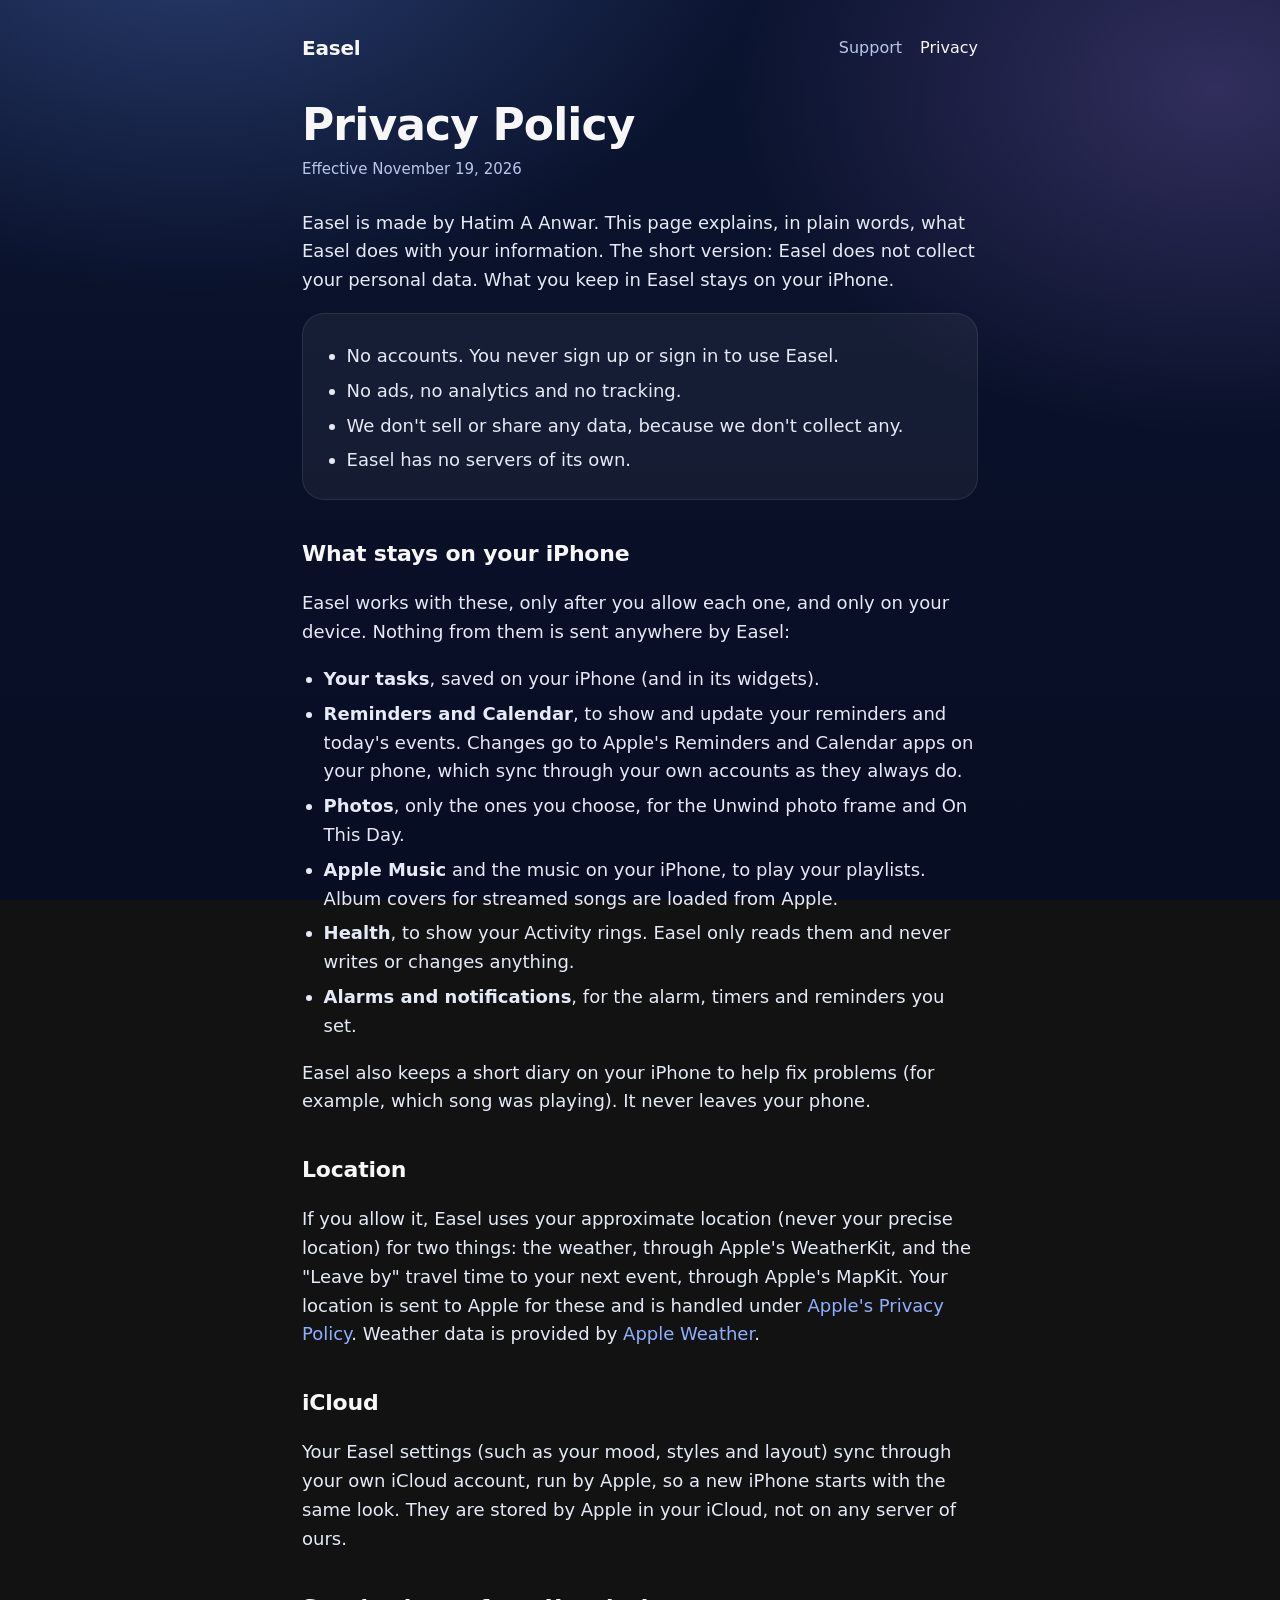
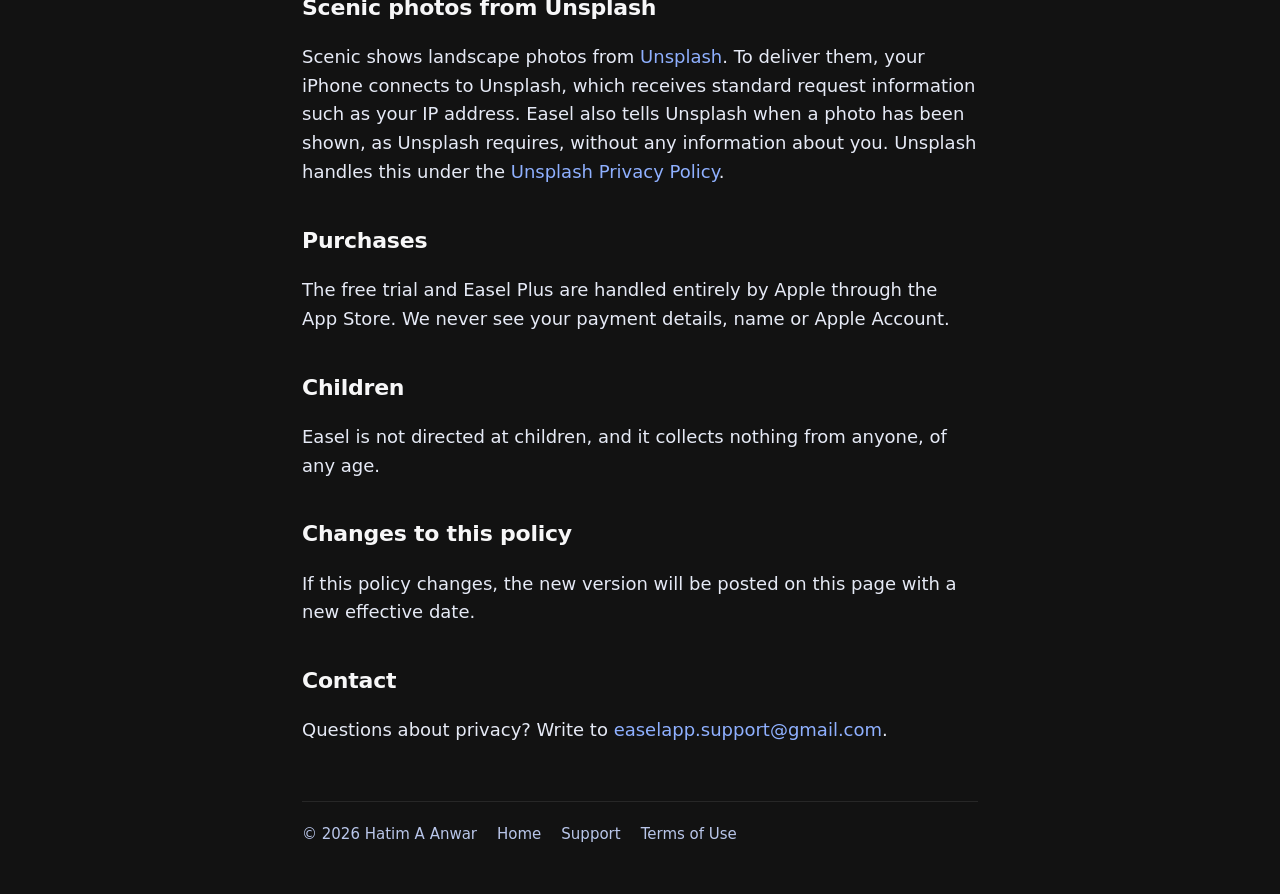
==== privacy.html @ 5786ece2 "Easel website: home, privacy policy, support" ====
<!doctype html>
<html lang="en">
<head>
  <meta charset="utf-8">
  <meta name="viewport" content="width=device-width, initial-scale=1">
  <title>Privacy Policy - Easel</title>
  <meta name="description" content="Easel's privacy policy: no accounts, no ads, no tracking. Your data stays on your iPhone.">
  <meta name="theme-color" content="#0b1430">
  <link rel="stylesheet" href="style.css">
</head>
<body>
  <div class="wrap">
    <header class="top">
      <a class="brand" href="./">Easel</a>
      <nav class="nav" aria-label="Main">
        <a href="support.html">Support</a>
        <a href="privacy.html" aria-current="page">Privacy</a>
      </nav>
    </header>

    <main>
      <h1 class="page">Privacy Policy</h1>
      <p class="meta">Effective November 19, 2026</p>

      <p>Easel is made by Hatim A Anwar. This page explains, in plain words, what Easel does with your information. The short version: Easel does not collect your personal data. What you keep in Easel stays on your iPhone.</p>

      <div class="card">
        <ul>
          <li>No accounts. You never sign up or sign in to use Easel.</li>
          <li>No ads, no analytics and no tracking.</li>
          <li>We don't sell or share any data, because we don't collect any.</li>
          <li>Easel has no servers of its own.</li>
        </ul>
      </div>

      <h2>What stays on your iPhone</h2>
      <p>Easel works with these, only after you allow each one, and only on your device. Nothing from them is sent anywhere by Easel:</p>
      <ul>
        <li><strong>Your tasks</strong>, saved on your iPhone (and in its widgets).</li>
        <li><strong>Reminders and Calendar</strong>, to show and update your reminders and today's events. Changes go to Apple's Reminders and Calendar apps on your phone, which sync through your own accounts as they always do.</li>
        <li><strong>Photos</strong>, only the ones you choose, for the Unwind photo frame and On This Day.</li>
        <li><strong>Apple Music</strong> and the music on your iPhone, to play your playlists. Album covers for streamed songs are loaded from Apple.</li>
        <li><strong>Health</strong>, to show your Activity rings. Easel only reads them and never writes or changes anything.</li>
        <li><strong>Alarms and notifications</strong>, for the alarm, timers and reminders you set.</li>
      </ul>
      <p>Easel also keeps a short diary on your iPhone to help fix problems (for example, which song was playing). It never leaves your phone.</p>

      <h2>Location</h2>
      <p>If you allow it, Easel uses your approximate location (never your precise location) for two things: the weather, through Apple's WeatherKit, and the "Leave by" travel time to your next event, through Apple's MapKit. Your location is sent to Apple for these and is handled under <a href="https://www.apple.com/legal/privacy/">Apple's Privacy Policy</a>. Weather data is provided by <a href="https://weatherkit.apple.com/legal-attribution.html">Apple Weather</a>.</p>

      <h2>iCloud</h2>
      <p>Your Easel settings (such as your mood, styles and layout) sync through your own iCloud account, run by Apple, so a new iPhone starts with the same look. They are stored by Apple in your iCloud, not on any server of ours.</p>

      <h2>Scenic photos from Unsplash</h2>
      <p>Scenic shows landscape photos from <a href="https://unsplash.com/?utm_source=easel&amp;utm_medium=referral">Unsplash</a>. To deliver them, your iPhone connects to Unsplash, which receives standard request information such as your IP address. Easel also tells Unsplash when a photo has been shown, as Unsplash requires, without any information about you. Unsplash handles this under the <a href="https://unsplash.com/privacy">Unsplash Privacy Policy</a>.</p>

      <h2>Purchases</h2>
      <p>The free trial and Easel Plus are handled entirely by Apple through the App Store. We never see your payment details, name or Apple Account.</p>

      <h2>Children</h2>
      <p>Easel is not directed at children, and it collects nothing from anyone, of any age.</p>

      <h2>Changes to this policy</h2>
      <p>If this policy changes, the new version will be posted on this page with a new effective date.</p>

      <h2>Contact</h2>
      <p>Questions about privacy? Write to <a href="mailto:easelapp.support@gmail.com">easelapp.support@gmail.com</a>.</p>
    </main>

    <footer class="foot">
      <span>&copy; 2026 Hatim A Anwar</span>
      <a href="./">Home</a>
      <a href="support.html">Support</a>
      <a href="https://www.apple.com/legal/internet-services/itunes/dev/stdeula/">Terms of Use</a>
    </footer>
  </div>
</body>
</html>
---- style.css ----
/* Easel's website: calm, dark, a soft mood-color glow, the system rounded font. */
:root {
  --bg: #0b1430;
  --bg-deep: #070d22;
  --panel: rgba(255, 255, 255, 0.05);
  --line: rgba(255, 255, 255, 0.09);
  --text: #f7f7f8;
  --muted: #b9c6ea;
  --accent: #8fb0ff;
  --glow-a: rgba(110, 155, 255, 0.30);
  --glow-b: rgba(185, 139, 255, 0.22);
  --radius: 22px;
  color-scheme: dark;
}

* { box-sizing: border-box; }

html { -webkit-text-size-adjust: 100%; }

body {
  margin: 0;
  min-height: 100vh;
  background:
    radial-gradient(60rem 40rem at 15% -10%, var(--glow-a), transparent 60%),
    radial-gradient(50rem 36rem at 95% 10%, var(--glow-b), transparent 60%),
    linear-gradient(180deg, var(--bg) 0%, var(--bg-deep) 100%);
  background-attachment: fixed;
  color: var(--text);
  font-family: ui-rounded, "SF Pro Rounded", -apple-system, BlinkMacSystemFont, system-ui, "Helvetica Neue", sans-serif;
  font-size: 18px;
  line-height: 1.6;
  -webkit-font-smoothing: antialiased;
}

a { color: var(--accent); text-decoration: none; }
a:hover, a:focus-visible { text-decoration: underline; text-underline-offset: 3px; }
a:focus-visible { outline: 2px solid var(--accent); outline-offset: 3px; border-radius: 6px; }

.wrap {
  max-width: 720px;
  margin: 0 auto;
  padding: 32px 22px 48px;
}

/* Top bar */
.top {
  display: flex;
  align-items: center;
  justify-content: space-between;
  gap: 16px;
  padding-bottom: 8px;
}
.brand {
  color: var(--text);
  font-weight: 700;
  font-size: 20px;
  letter-spacing: -0.01em;
}
.brand:hover { text-decoration: none; }
.nav { display: flex; gap: 18px; font-size: 16px; }
.nav a { color: var(--muted); }
.nav a[aria-current="page"] { color: var(--text); }

/* Home */
.hero {
  min-height: 62vh;
  display: flex;
  flex-direction: column;
  justify-content: center;
  padding: 48px 0 24px;
}
.hero h1 {
  font-size: clamp(40px, 9vw, 64px);
  line-height: 1.05;
  letter-spacing: -0.03em;
  margin: 0 0 14px;
}
.slogan {
  color: var(--muted);
  font-size: clamp(19px, 4.4vw, 24px);
  letter-spacing: 0.01em;
  margin: 0 0 28px;
}
.lead { font-size: 19px; max-width: 34em; margin: 0 0 32px; }
.buttons { display: flex; flex-wrap: wrap; gap: 12px; }
.button {
  display: inline-flex;
  align-items: center;
  min-height: 48px;
  padding: 0 22px;
  border-radius: 999px;
  background: var(--panel);
  border: 1px solid var(--line);
  color: var(--text);
  font-weight: 600;
  font-size: 17px;
}
.button.primary { background: var(--accent); color: #0b1430; border-color: transparent; }
.button:hover { text-decoration: none; filter: brightness(1.08); }

/* Text pages */
h1.page { font-size: clamp(32px, 7vw, 44px); letter-spacing: -0.02em; line-height: 1.15; margin: 28px 0 6px; }
.meta { color: var(--muted); font-size: 15px; margin: 0 0 28px; }
h2 { font-size: 22px; letter-spacing: -0.01em; margin: 36px 0 8px; }
h3 { font-size: 18px; margin: 0 0 6px; }
p, li { color: #e6eaf6; }
ul { padding-left: 1.2em; }
li { margin: 6px 0; }

.card {
  background: var(--panel);
  border: 1px solid var(--line);
  border-radius: var(--radius);
  padding: 22px 22px 18px;
  margin: 18px 0;
}
.contact { font-size: 20px; font-weight: 600; word-break: break-word; }

.faq .card p:last-child { margin-bottom: 4px; }

/* Footer */
.foot {
  margin-top: 56px;
  padding-top: 20px;
  border-top: 1px solid var(--line);
  color: var(--muted);
  font-size: 15px;
  display: flex;
  flex-wrap: wrap;
  gap: 8px 20px;
}
.foot a { color: var(--muted); }

@media (max-width: 420px) {
  body { font-size: 17px; }
  .wrap { padding: 24px 18px 40px; }
  .nav { gap: 14px; font-size: 15px; }
}

@media (prefers-reduced-motion: no-preference) {
  .hero > * { animation: rise 0.9s ease both; }
  .hero > *:nth-child(2) { animation-delay: 0.12s; }
  .hero > *:nth-child(3) { animation-delay: 0.24s; }
  .hero > *:nth-child(4) { animation-delay: 0.36s; }
}
@keyframes rise { from { opacity: 0; transform: translateY(10px); } to { opacity: 1; transform: none; } }

.card > :first-child { margin-top: 0; }
.card > :last-child { margin-bottom: 0; }
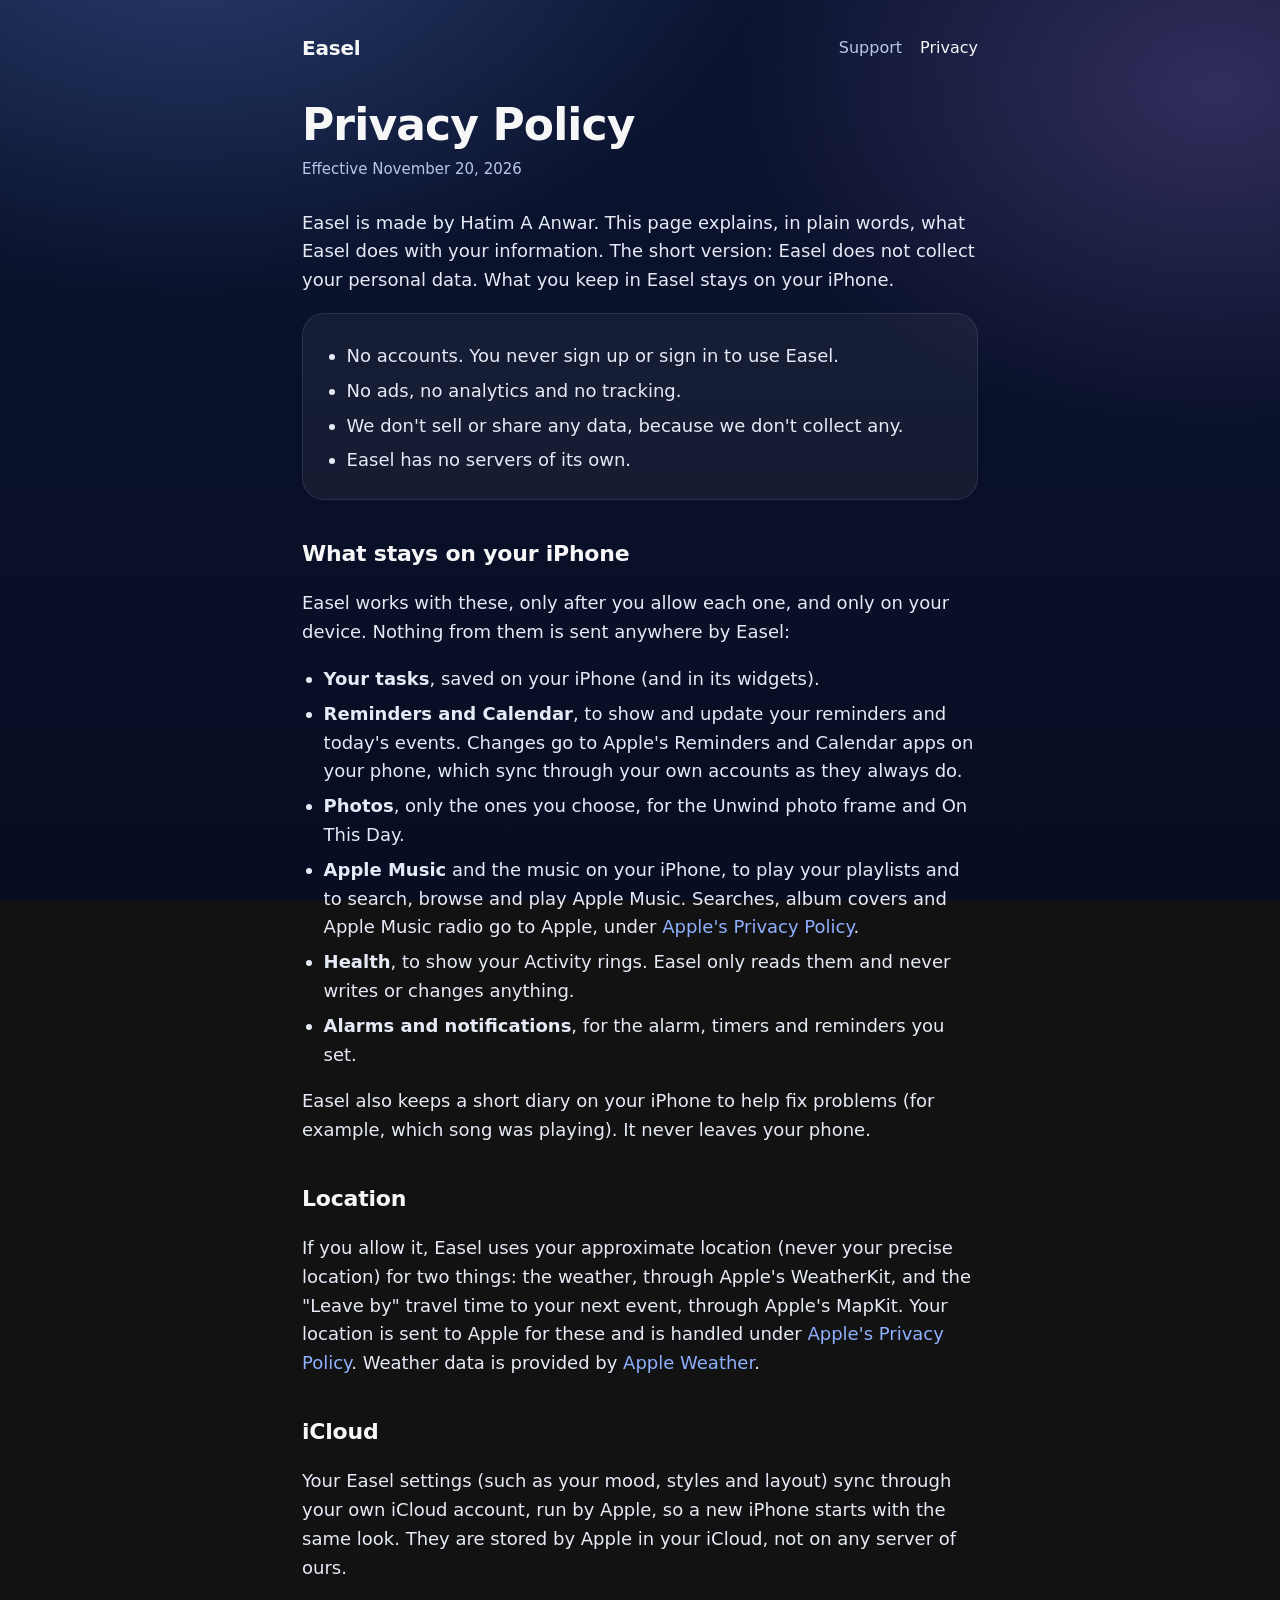
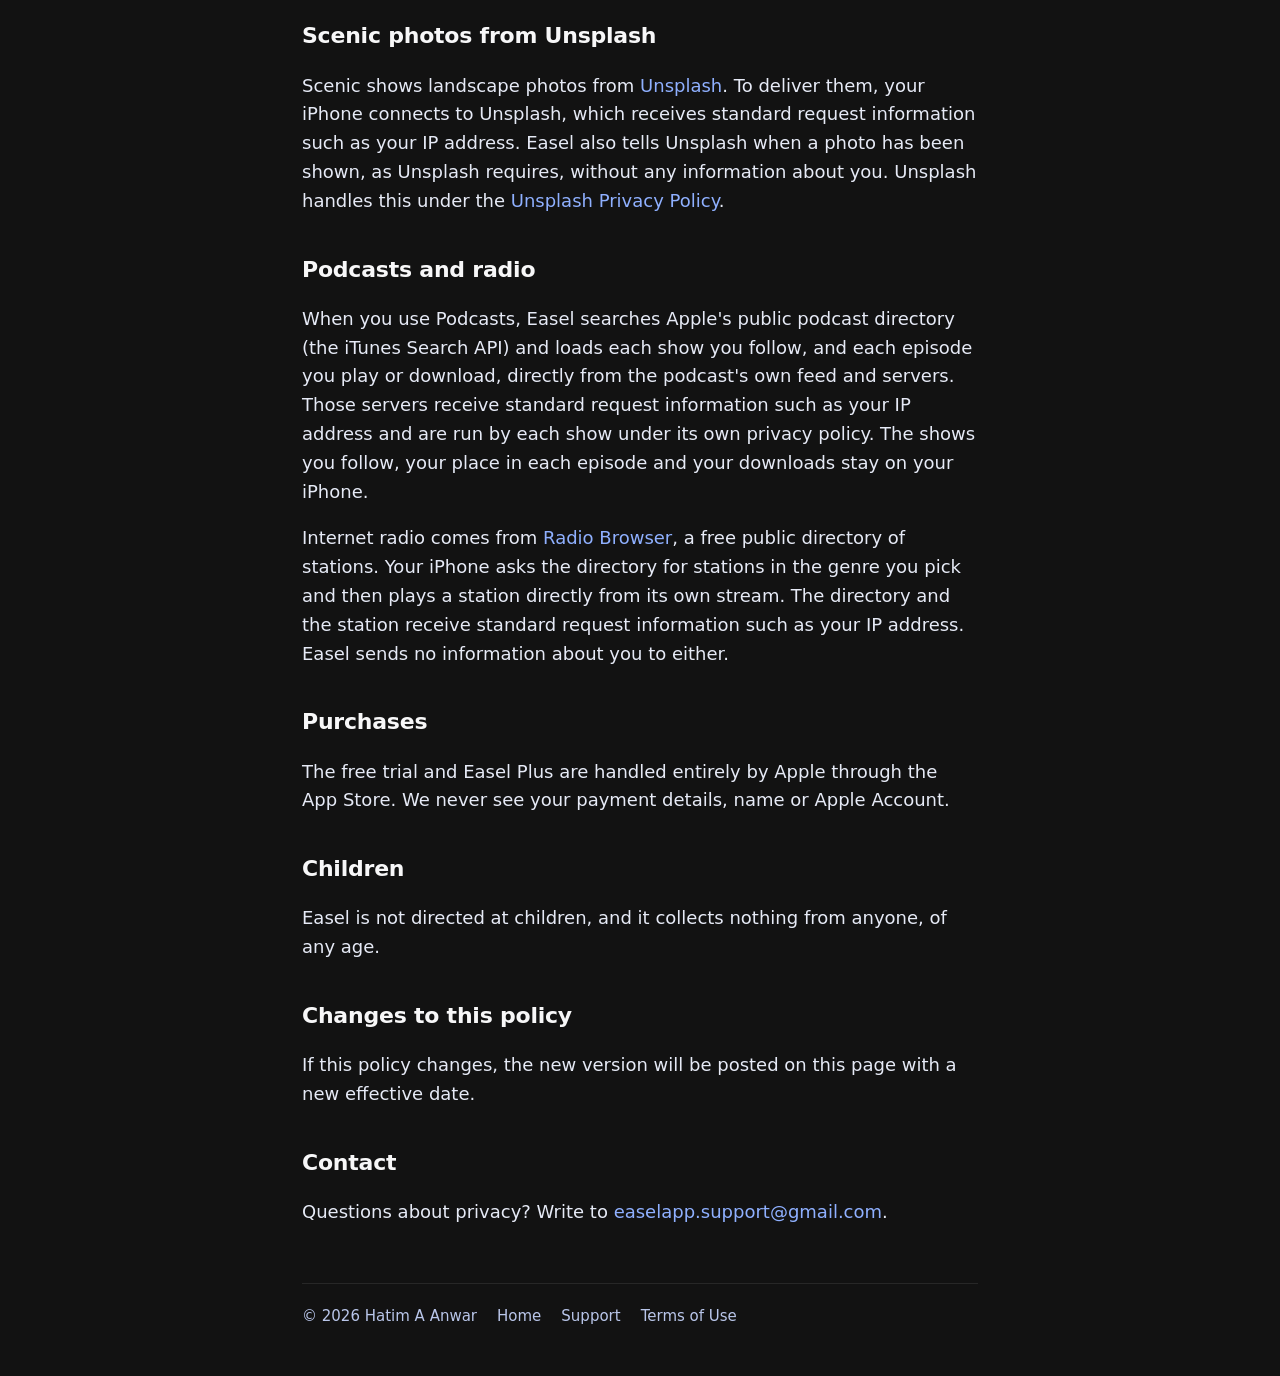
==== commit a6322740: "Privacy policy: Podcasts and radio, Apple Music search; effective November 20, 2026 Co-Authored-By: " ====
--- a/privacy.html
+++ b/privacy.html
@@ -6,7 +6,7 @@
   <title>Privacy Policy - Easel</title>
   <meta name="description" content="Easel's privacy policy: no accounts, no ads, no tracking. Your data stays on your iPhone.">
   <meta name="theme-color" content="#0b1430">
-  <link rel="stylesheet" href="style.css">
+  <link rel="stylesheet" href="style.css?v=2">
 </head>
 <body>
   <div class="wrap">
@@ -20,7 +20,7 @@
 
     <main>
       <h1 class="page">Privacy Policy</h1>
-      <p class="meta">Effective November 19, 2026</p>
+      <p class="meta">Effective November 20, 2026</p>
 
       <p>Easel is made by Hatim A Anwar. This page explains, in plain words, what Easel does with your information. The short version: Easel does not collect your personal data. What you keep in Easel stays on your iPhone.</p>
 
@@ -39,7 +39,7 @@
         <li><strong>Your tasks</strong>, saved on your iPhone (and in its widgets).</li>
         <li><strong>Reminders and Calendar</strong>, to show and update your reminders and today's events. Changes go to Apple's Reminders and Calendar apps on your phone, which sync through your own accounts as they always do.</li>
         <li><strong>Photos</strong>, only the ones you choose, for the Unwind photo frame and On This Day.</li>
-        <li><strong>Apple Music</strong> and the music on your iPhone, to play your playlists. Album covers for streamed songs are loaded from Apple.</li>
+        <li><strong>Apple Music</strong> and the music on your iPhone, to play your playlists and to search, browse and play Apple Music. Searches, album covers and Apple Music radio go to Apple, under <a href="https://www.apple.com/legal/privacy/">Apple's Privacy Policy</a>.</li>
         <li><strong>Health</strong>, to show your Activity rings. Easel only reads them and never writes or changes anything.</li>
         <li><strong>Alarms and notifications</strong>, for the alarm, timers and reminders you set.</li>
       </ul>
@@ -53,6 +53,10 @@
 
       <h2>Scenic photos from Unsplash</h2>
       <p>Scenic shows landscape photos from <a href="https://unsplash.com/?utm_source=easel&amp;utm_medium=referral">Unsplash</a>. To deliver them, your iPhone connects to Unsplash, which receives standard request information such as your IP address. Easel also tells Unsplash when a photo has been shown, as Unsplash requires, without any information about you. Unsplash handles this under the <a href="https://unsplash.com/privacy">Unsplash Privacy Policy</a>.</p>
+
+      <h2>Podcasts and radio</h2>
+      <p>When you use Podcasts, Easel searches Apple's public podcast directory (the iTunes Search API) and loads each show you follow, and each episode you play or download, directly from the podcast's own feed and servers. Those servers receive standard request information such as your IP address and are run by each show under its own privacy policy. The shows you follow, your place in each episode and your downloads stay on your iPhone.</p>
+      <p>Internet radio comes from <a href="https://www.radio-browser.info">Radio Browser</a>, a free public directory of stations. Your iPhone asks the directory for stations in the genre you pick and then plays a station directly from its own stream. The directory and the station receive standard request information such as your IP address. Easel sends no information about you to either.</p>
 
       <h2>Purchases</h2>
       <p>The free trial and Easel Plus are handled entirely by Apple through the App Store. We never see your payment details, name or Apple Account.</p>
--- a/style.css
+++ b/style.css
@@ -114,7 +114,7 @@
   padding: 22px 22px 18px;
   margin: 18px 0;
 }
-.contact { font-size: 20px; font-weight: 600; word-break: break-word; }
+.contact { font-size: clamp(15px, 4.6vw, 20px); font-weight: 600; white-space: nowrap; }
 
 .faq .card p:last-child { margin-bottom: 4px; }
 
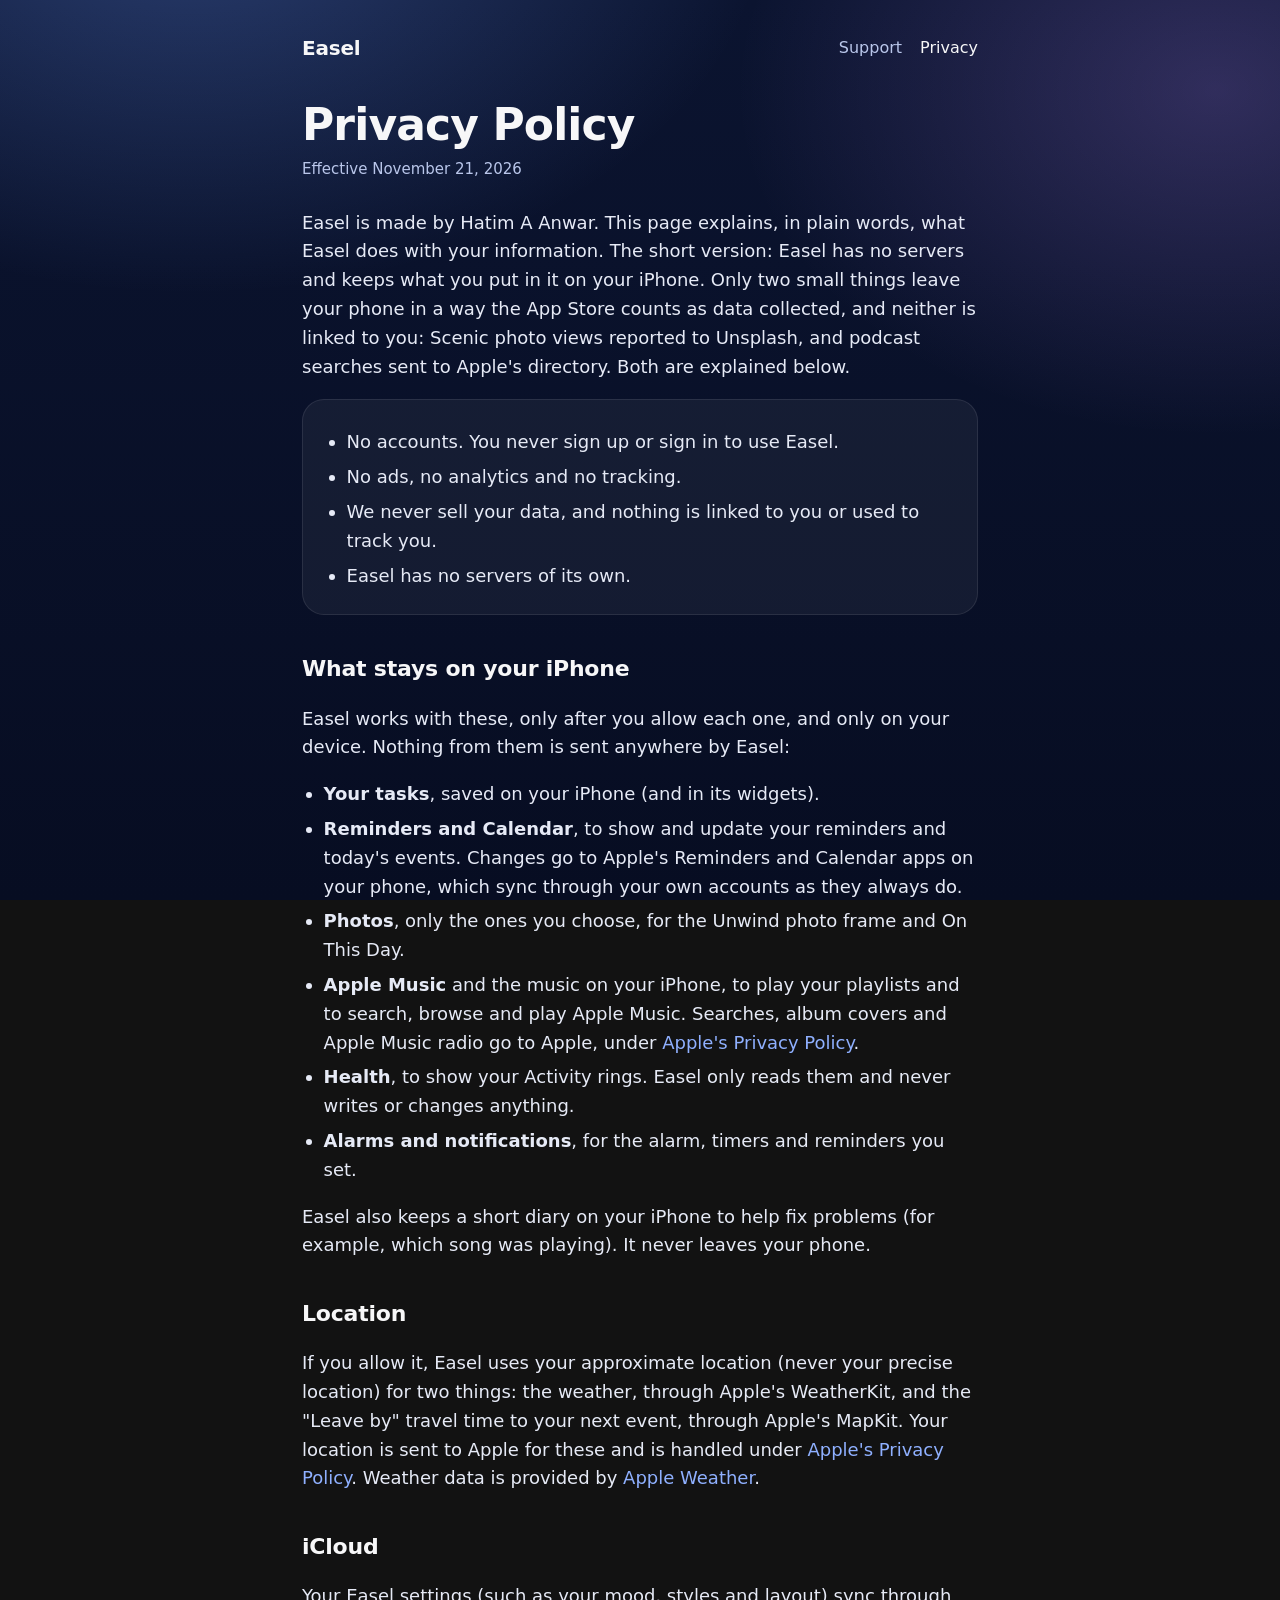
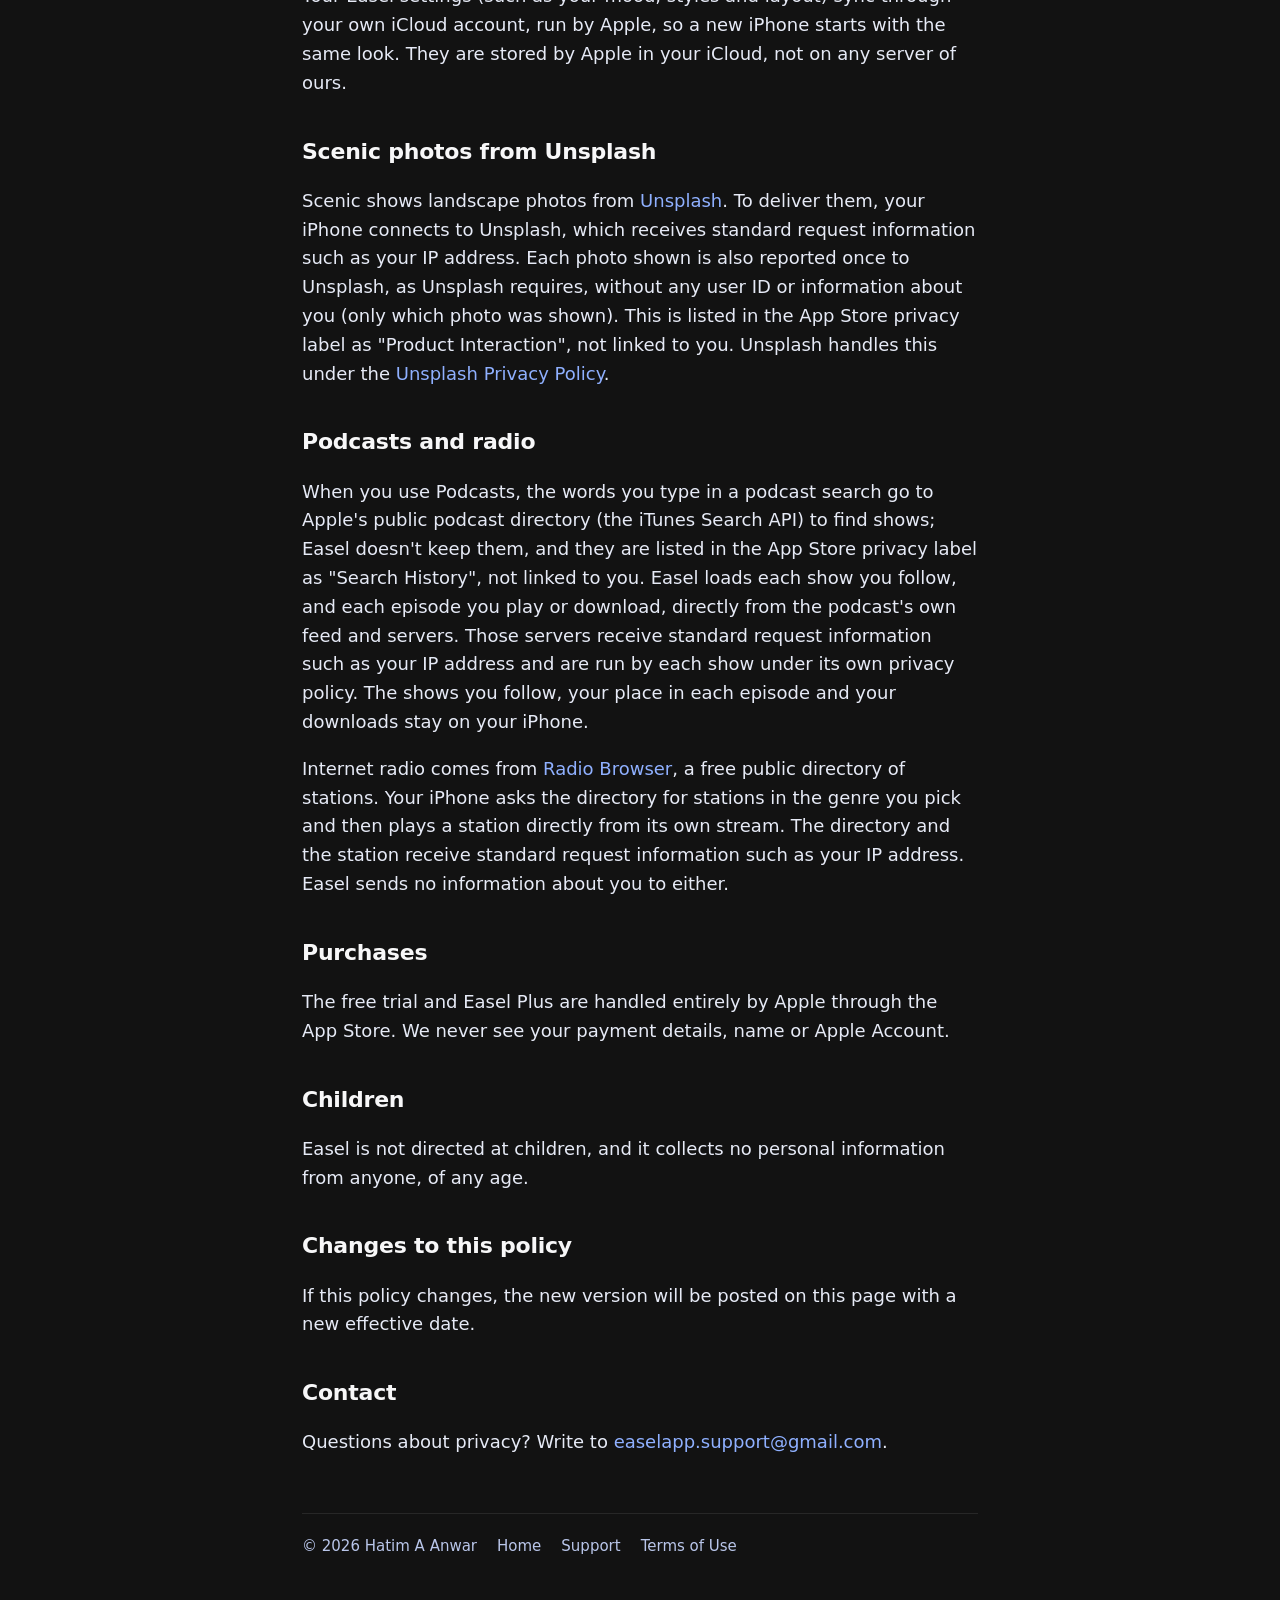
==== commit 0a09fc73: "Privacy policy: state the two items in the App Store privacy label (Unsplash photo views, podcast se" ====
--- a/privacy.html
+++ b/privacy.html
@@ -20,15 +20,15 @@
 
     <main>
       <h1 class="page">Privacy Policy</h1>
-      <p class="meta">Effective November 20, 2026</p>
+      <p class="meta">Effective November 21, 2026</p>
 
-      <p>Easel is made by Hatim A Anwar. This page explains, in plain words, what Easel does with your information. The short version: Easel does not collect your personal data. What you keep in Easel stays on your iPhone.</p>
+      <p>Easel is made by Hatim A Anwar. This page explains, in plain words, what Easel does with your information. The short version: Easel has no servers and keeps what you put in it on your iPhone. Only two small things leave your phone in a way the App Store counts as data collected, and neither is linked to you: Scenic photo views reported to Unsplash, and podcast searches sent to Apple's directory. Both are explained below.</p>
 
       <div class="card">
         <ul>
           <li>No accounts. You never sign up or sign in to use Easel.</li>
           <li>No ads, no analytics and no tracking.</li>
-          <li>We don't sell or share any data, because we don't collect any.</li>
+          <li>We never sell your data, and nothing is linked to you or used to track you.</li>
           <li>Easel has no servers of its own.</li>
         </ul>
       </div>
@@ -52,17 +52,17 @@
       <p>Your Easel settings (such as your mood, styles and layout) sync through your own iCloud account, run by Apple, so a new iPhone starts with the same look. They are stored by Apple in your iCloud, not on any server of ours.</p>
 
       <h2>Scenic photos from Unsplash</h2>
-      <p>Scenic shows landscape photos from <a href="https://unsplash.com/?utm_source=easel&amp;utm_medium=referral">Unsplash</a>. To deliver them, your iPhone connects to Unsplash, which receives standard request information such as your IP address. Easel also tells Unsplash when a photo has been shown, as Unsplash requires, without any information about you. Unsplash handles this under the <a href="https://unsplash.com/privacy">Unsplash Privacy Policy</a>.</p>
+      <p>Scenic shows landscape photos from <a href="https://unsplash.com/?utm_source=easel&amp;utm_medium=referral">Unsplash</a>. To deliver them, your iPhone connects to Unsplash, which receives standard request information such as your IP address. Each photo shown is also reported once to Unsplash, as Unsplash requires, without any user ID or information about you (only which photo was shown). This is listed in the App Store privacy label as "Product Interaction", not linked to you. Unsplash handles this under the <a href="https://unsplash.com/privacy">Unsplash Privacy Policy</a>.</p>
 
       <h2>Podcasts and radio</h2>
-      <p>When you use Podcasts, Easel searches Apple's public podcast directory (the iTunes Search API) and loads each show you follow, and each episode you play or download, directly from the podcast's own feed and servers. Those servers receive standard request information such as your IP address and are run by each show under its own privacy policy. The shows you follow, your place in each episode and your downloads stay on your iPhone.</p>
+      <p>When you use Podcasts, the words you type in a podcast search go to Apple's public podcast directory (the iTunes Search API) to find shows; Easel doesn't keep them, and they are listed in the App Store privacy label as "Search History", not linked to you. Easel loads each show you follow, and each episode you play or download, directly from the podcast's own feed and servers. Those servers receive standard request information such as your IP address and are run by each show under its own privacy policy. The shows you follow, your place in each episode and your downloads stay on your iPhone.</p>
       <p>Internet radio comes from <a href="https://www.radio-browser.info">Radio Browser</a>, a free public directory of stations. Your iPhone asks the directory for stations in the genre you pick and then plays a station directly from its own stream. The directory and the station receive standard request information such as your IP address. Easel sends no information about you to either.</p>
 
       <h2>Purchases</h2>
       <p>The free trial and Easel Plus are handled entirely by Apple through the App Store. We never see your payment details, name or Apple Account.</p>
 
       <h2>Children</h2>
-      <p>Easel is not directed at children, and it collects nothing from anyone, of any age.</p>
+      <p>Easel is not directed at children, and it collects no personal information from anyone, of any age.</p>
 
       <h2>Changes to this policy</h2>
       <p>If this policy changes, the new version will be posted on this page with a new effective date.</p>
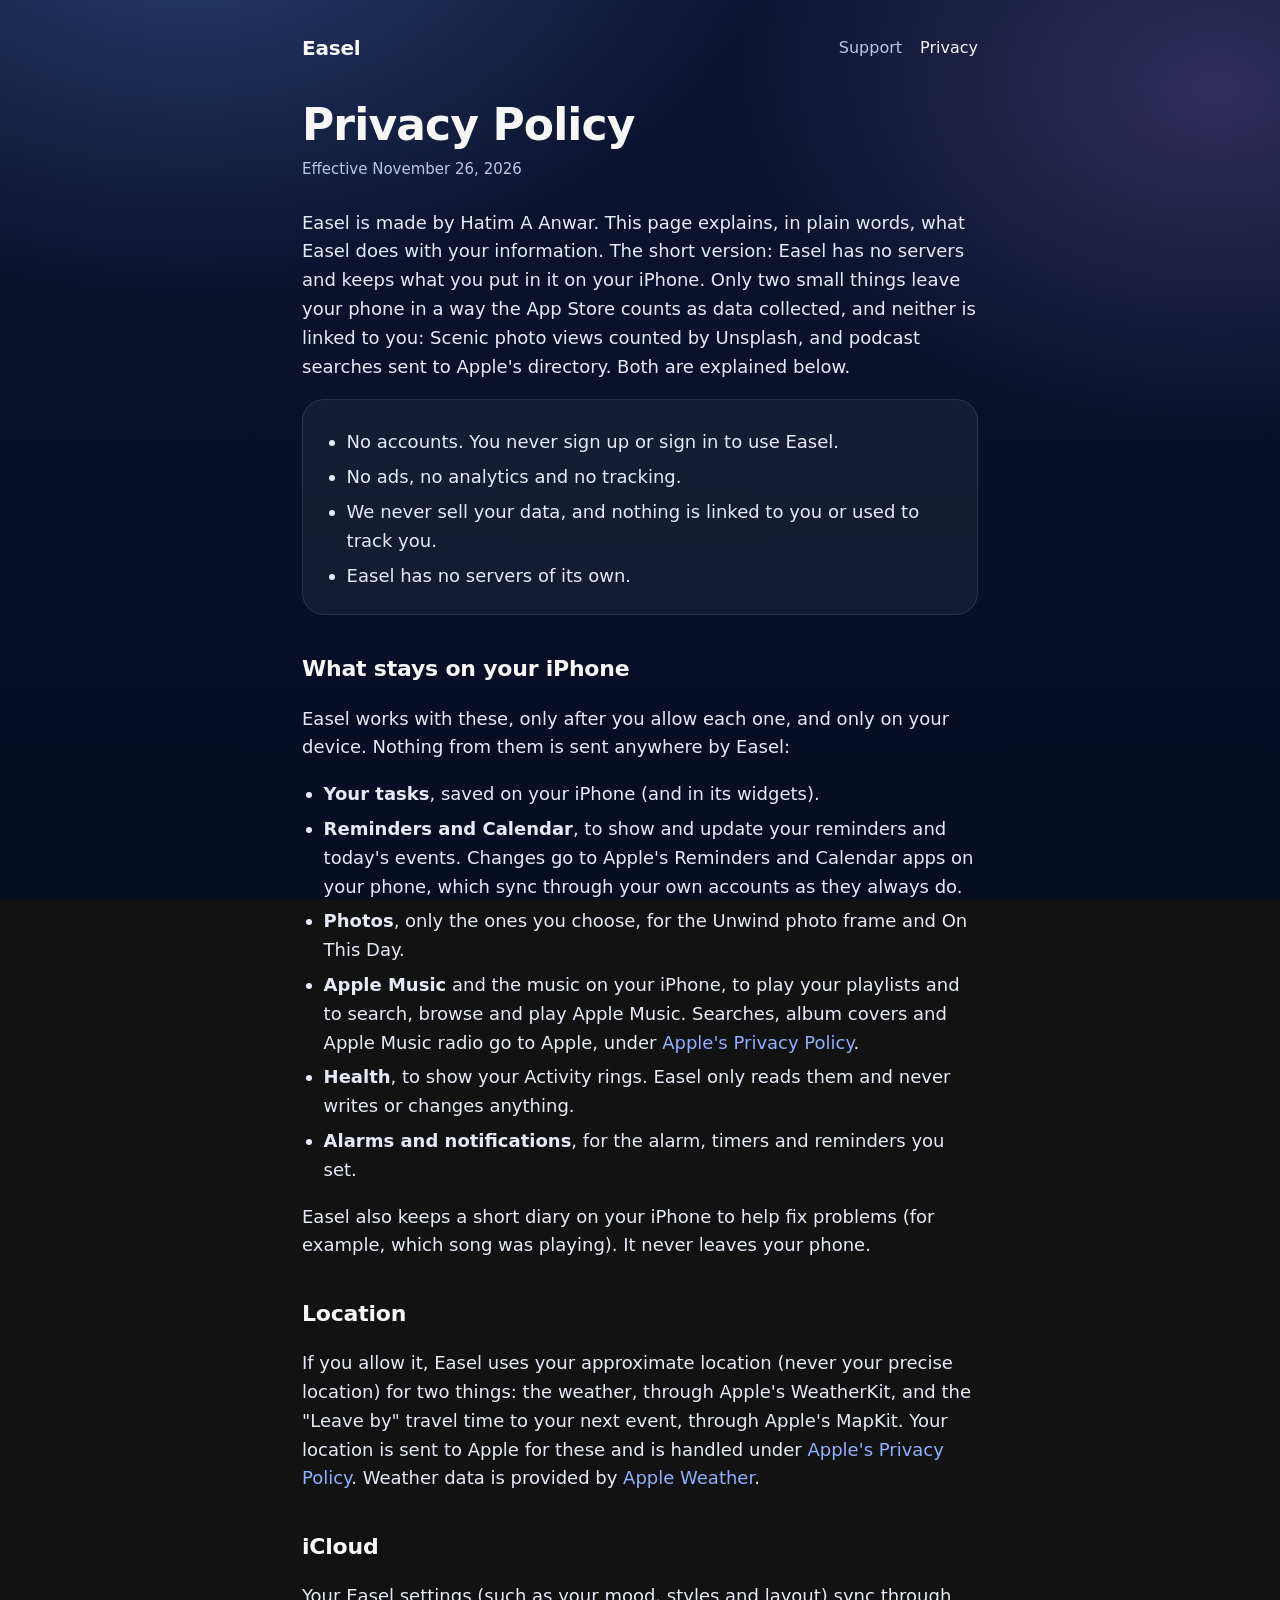
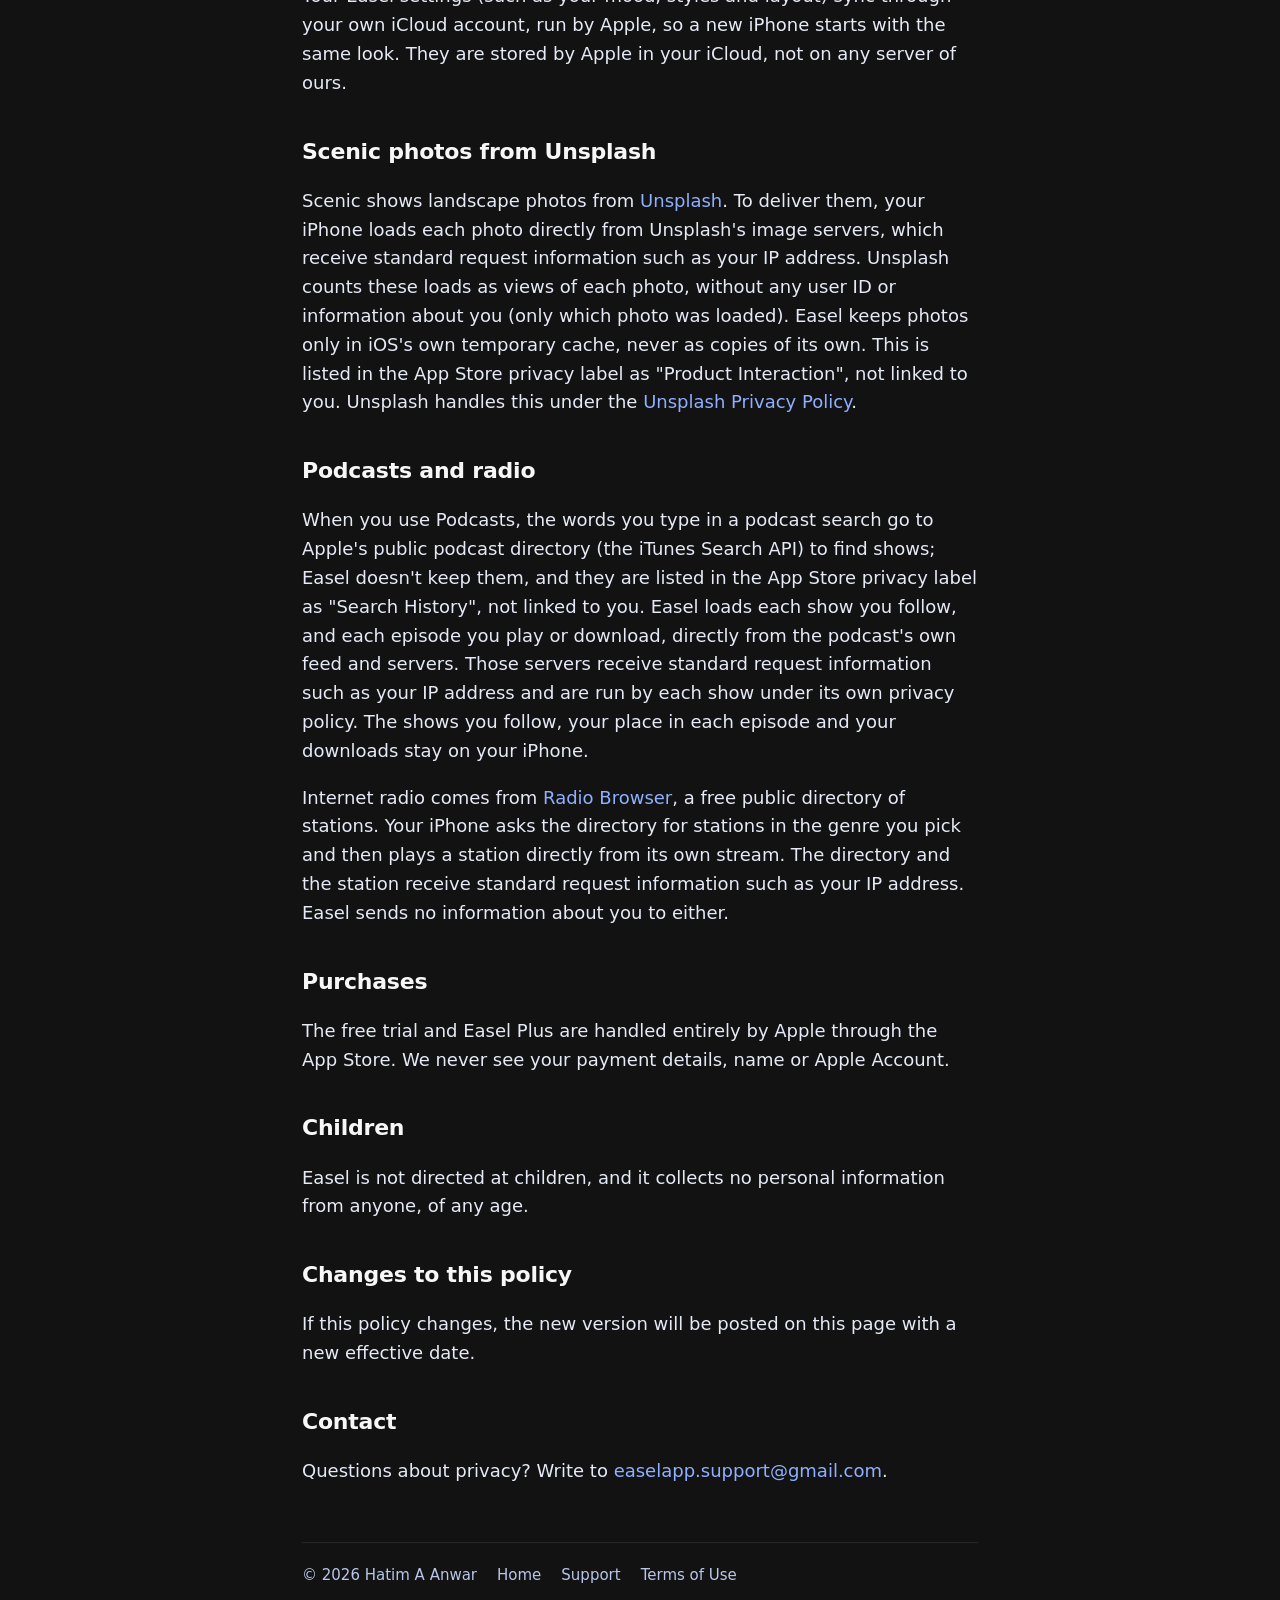
==== commit 09135cc1: "Privacy policy: Scenic photos load straight from Unsplash, which counts the views (no separate repor" ====
--- a/privacy.html
+++ b/privacy.html
@@ -20,9 +20,9 @@
 
     <main>
       <h1 class="page">Privacy Policy</h1>
-      <p class="meta">Effective November 21, 2026</p>
+      <p class="meta">Effective November 26, 2026</p>
 
-      <p>Easel is made by Hatim A Anwar. This page explains, in plain words, what Easel does with your information. The short version: Easel has no servers and keeps what you put in it on your iPhone. Only two small things leave your phone in a way the App Store counts as data collected, and neither is linked to you: Scenic photo views reported to Unsplash, and podcast searches sent to Apple's directory. Both are explained below.</p>
+      <p>Easel is made by Hatim A Anwar. This page explains, in plain words, what Easel does with your information. The short version: Easel has no servers and keeps what you put in it on your iPhone. Only two small things leave your phone in a way the App Store counts as data collected, and neither is linked to you: Scenic photo views counted by Unsplash, and podcast searches sent to Apple's directory. Both are explained below.</p>
 
       <div class="card">
         <ul>
@@ -52,7 +52,7 @@
       <p>Your Easel settings (such as your mood, styles and layout) sync through your own iCloud account, run by Apple, so a new iPhone starts with the same look. They are stored by Apple in your iCloud, not on any server of ours.</p>
 
       <h2>Scenic photos from Unsplash</h2>
-      <p>Scenic shows landscape photos from <a href="https://unsplash.com/?utm_source=easel&amp;utm_medium=referral">Unsplash</a>. To deliver them, your iPhone connects to Unsplash, which receives standard request information such as your IP address. Each photo shown is also reported once to Unsplash, as Unsplash requires, without any user ID or information about you (only which photo was shown). This is listed in the App Store privacy label as "Product Interaction", not linked to you. Unsplash handles this under the <a href="https://unsplash.com/privacy">Unsplash Privacy Policy</a>.</p>
+      <p>Scenic shows landscape photos from <a href="https://unsplash.com/?utm_source=easel&amp;utm_medium=referral">Unsplash</a>. To deliver them, your iPhone loads each photo directly from Unsplash's image servers, which receive standard request information such as your IP address. Unsplash counts these loads as views of each photo, without any user ID or information about you (only which photo was loaded). Easel keeps photos only in iOS's own temporary cache, never as copies of its own. This is listed in the App Store privacy label as "Product Interaction", not linked to you. Unsplash handles this under the <a href="https://unsplash.com/privacy">Unsplash Privacy Policy</a>.</p>
 
       <h2>Podcasts and radio</h2>
       <p>When you use Podcasts, the words you type in a podcast search go to Apple's public podcast directory (the iTunes Search API) to find shows; Easel doesn't keep them, and they are listed in the App Store privacy label as "Search History", not linked to you. Easel loads each show you follow, and each episode you play or download, directly from the podcast's own feed and servers. Those servers receive standard request information such as your IP address and are run by each show under its own privacy policy. The shows you follow, your place in each episode and your downloads stay on your iPhone.</p>
